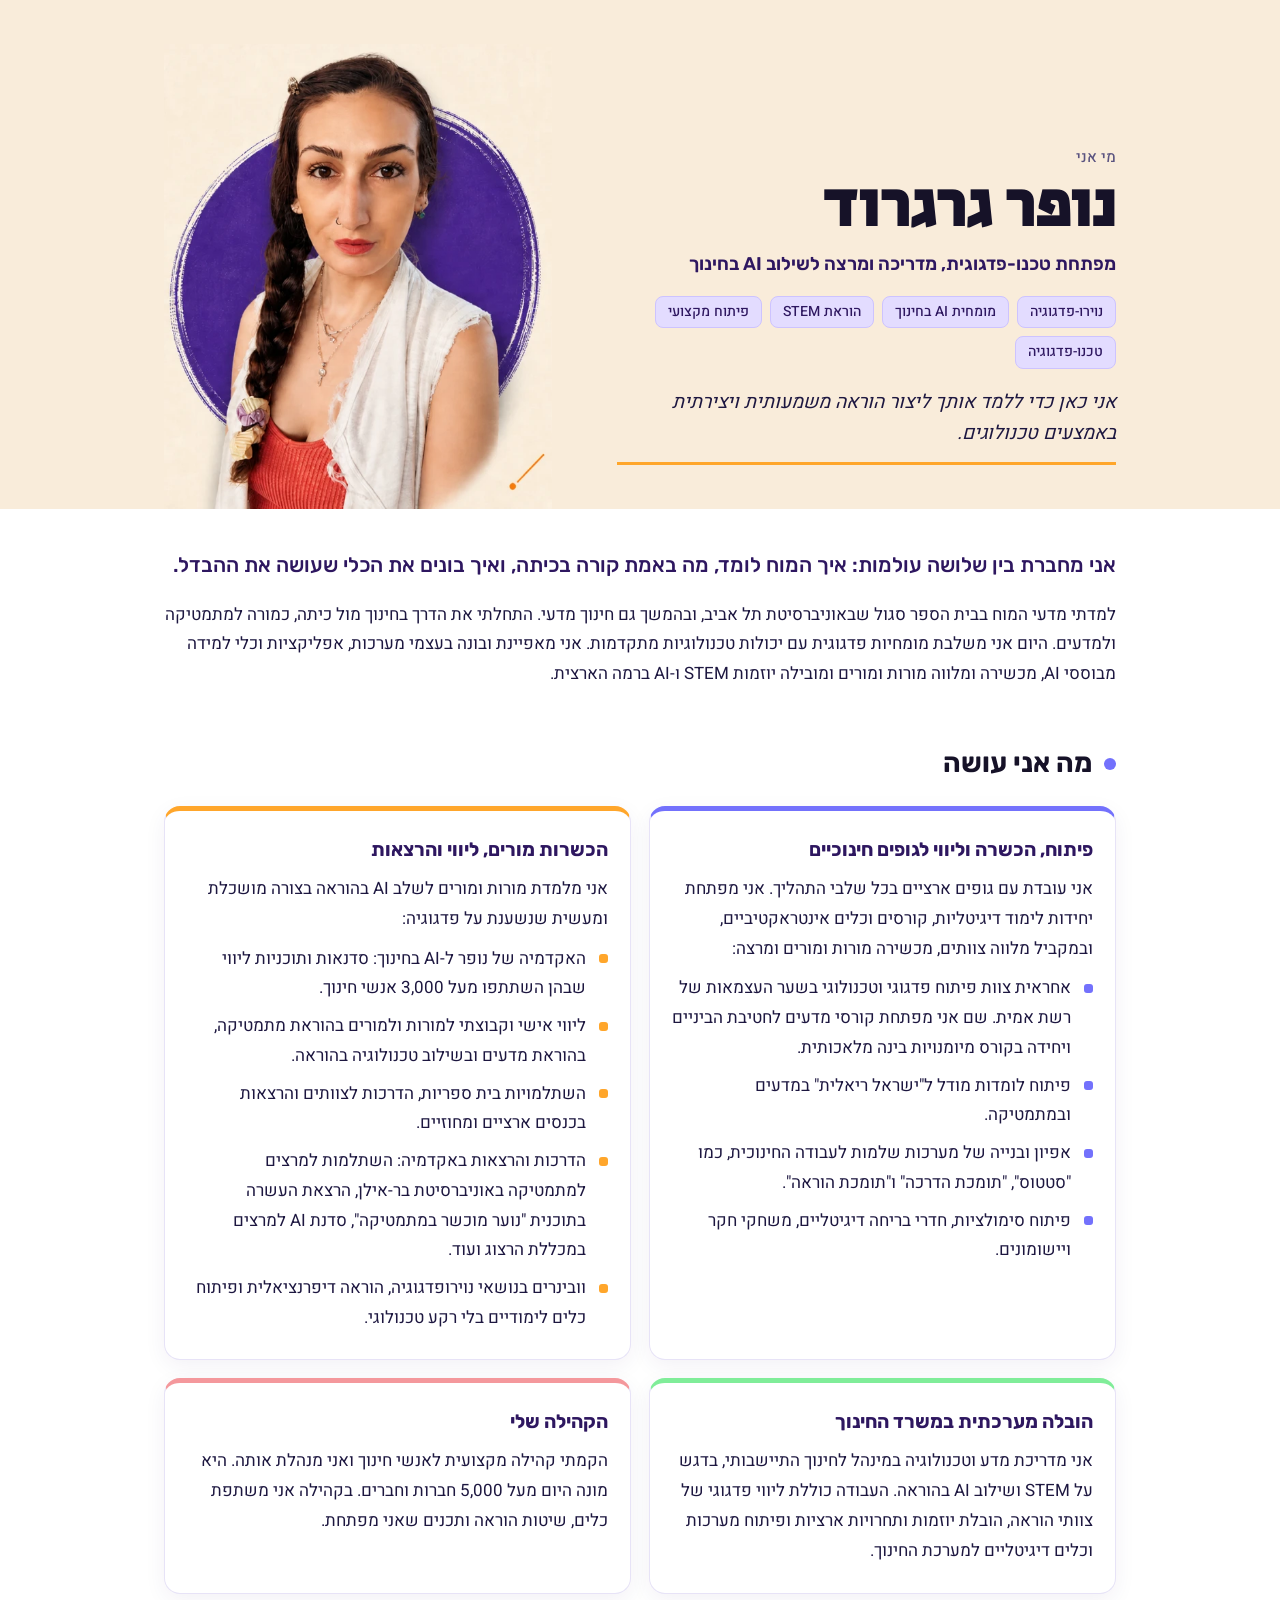
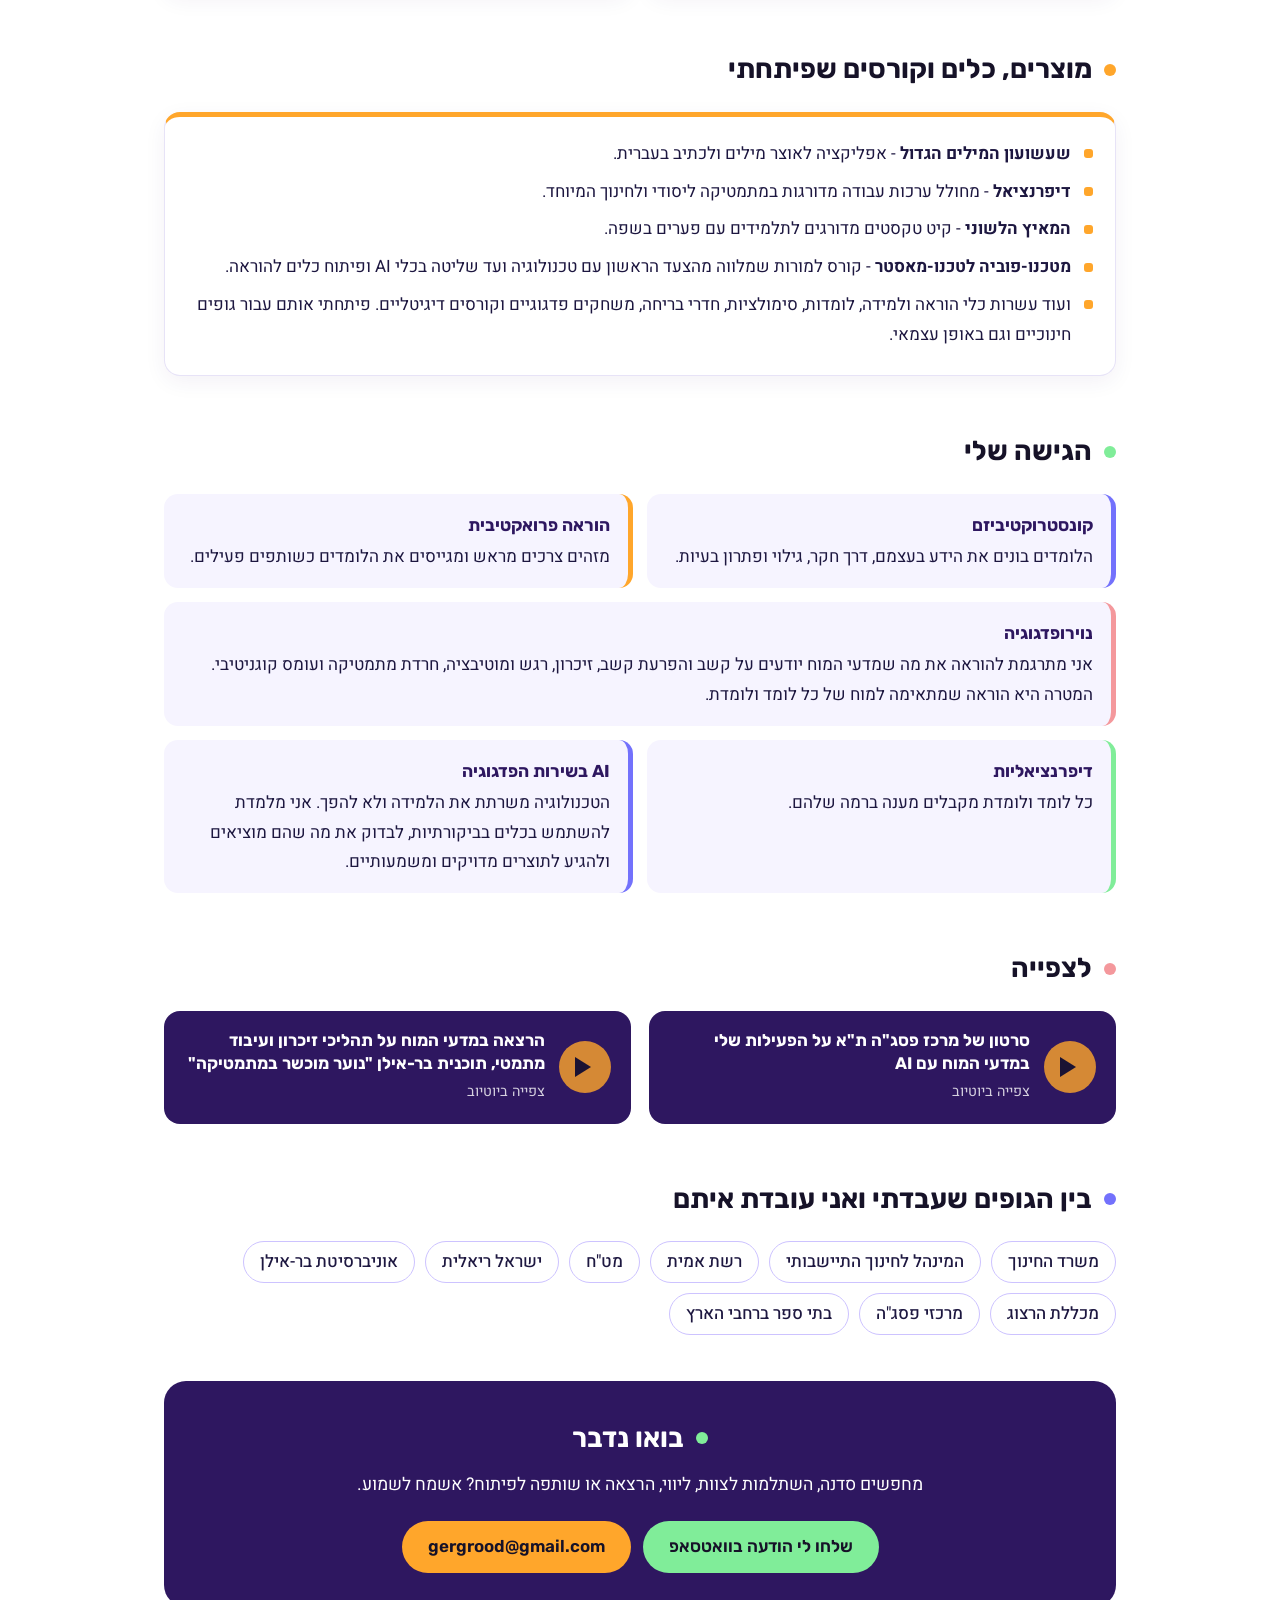
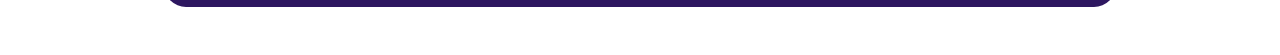
==== about/index.html @ 0b9bb3be "Add about page built from updated resume Co-Authored-By: Claude Fable 5.2 <noreply@anthropic.com> Cl" ====
<!DOCTYPE html>
<html lang="he" dir="rtl">
<head>
<meta charset="utf-8">
<meta name="viewport" content="width=device-width, initial-scale=1">
<title>קצת עלי | נופר גרגרוד - פיתוח חשיבה</title>
<meta name="description" content="נופר גרגרוד - מפתחת טכנו-פדגוגית, מדריכה ומרצה לשילוב AI בחינוך.">
<link rel="preconnect" href="https://fonts.googleapis.com">
<link rel="preconnect" href="https://fonts.gstatic.com" crossorigin>
<link href="https://fonts.googleapis.com/css2?family=Heebo:wght@400;500;700&family=Rubik:wght@400;500;600;700&family=Secular+One&display=swap" rel="stylesheet">
<style>
:root{--green:#80ed99;--orange:#ffa62b;--purple:#7371fc;--pink:#f4989c;--ink:#1d1740;--deep:#2e1760;--cream:#f9ecda;--soft:#f6f4ff}
*{box-sizing:border-box}
html,body{margin:0}
body{font-family:Heebo,Rubik,Arial,sans-serif;color:var(--ink);background:#fff;line-height:1.75;font-size:17px}
a{color:inherit}
.wrap{max-width:1000px;margin:0 auto;padding:0 24px}
.hero{background:var(--cream)}
.hero .wrap{display:grid;grid-template-columns:1.25fr .9fr;gap:24px;align-items:end;padding-top:44px}
.hero-text{padding-bottom:44px}
.kicker{font-size:.95rem;font-weight:500;color:#5b5480;margin:0 0 4px}
h1{font-family:"Secular One",Rubik,sans-serif;font-size:clamp(2.4rem,6vw,4rem);line-height:1.05;margin:0 0 6px;color:#161228}
.role{font-family:Rubik,sans-serif;font-weight:600;font-size:1.15rem;color:var(--deep);margin:0 0 16px}
.tags{display:flex;flex-wrap:wrap;gap:8px;margin:0 0 18px;padding:0;list-style:none}
.tags li{background:#e3dcff;border:1px solid #cdc3ff;color:var(--deep);border-radius:8px;padding:3px 12px;font-size:.88rem;font-weight:500}
.promise{font-style:italic;font-size:1.2rem;line-height:1.6;margin:0;max-width:26em;padding-bottom:14px;border-bottom:3px solid var(--orange);display:inline-block}
.hero img{display:block;width:100%;max-width:400px;height:auto;margin-inline-start:auto}
.intro{padding:40px 0 8px}
.lead{font-family:Rubik,sans-serif;font-size:1.3rem;font-weight:500;line-height:1.6;color:var(--deep);margin:0 0 14px}
section{padding:26px 0}
h2{font-family:Rubik,sans-serif;font-size:1.7rem;font-weight:700;margin:0 0 18px;color:#161228;display:flex;align-items:center;gap:12px}
h2::before{content:"";width:12px;height:12px;border-radius:50%;background:var(--c,var(--purple));flex:none}
.cards{display:grid;grid-template-columns:repeat(2,minmax(0,1fr));gap:18px}
.card{background:#fff;border:1px solid #e7e3f7;border-top:5px solid var(--c,var(--purple));border-radius:16px;padding:22px 22px 18px;box-shadow:0 6px 22px rgba(46,23,96,.06)}
.card.wide{grid-column:1/-1}
.card h3{font-family:Rubik,sans-serif;font-size:1.2rem;margin:0 0 8px;color:var(--deep)}
.card p{margin:0 0 10px}
ul.list{margin:0;padding:0;list-style:none}
ul.list li{position:relative;padding-inline-start:22px;margin-bottom:8px}
ul.list li::before{content:"";position:absolute;inset-inline-start:0;top:.62em;width:9px;height:9px;border-radius:3px;background:var(--c,var(--purple))}
.approach{display:grid;grid-template-columns:repeat(2,minmax(0,1fr));gap:14px}
.approach div{background:var(--soft);border-radius:14px;padding:16px 18px;border-inline-start:5px solid var(--c)}
.approach .wide{grid-column:1/-1}
.approach b{font-family:Rubik,sans-serif;color:var(--deep);display:block;margin-bottom:2px;font-size:1.08rem}
.videos{display:grid;grid-template-columns:repeat(2,minmax(0,1fr));gap:18px}
.video{display:flex;gap:14px;align-items:center;text-decoration:none;background:var(--deep);color:#fff;border-radius:16px;padding:18px 20px;transition:transform .15s}
.video:hover{transform:translateY(-3px)}
.play{flex:none;width:52px;height:52px;border-radius:50%;background:var(--orange);display:grid;place-items:center}
.play::after{content:"";border-style:solid;border-width:10px 0 10px 16px;border-color:transparent transparent transparent #161228;margin-inline-end:-4px}
.video b{display:block;font-family:Rubik,sans-serif;font-size:1.05rem;line-height:1.4}
.video span{font-size:.9rem;opacity:.8}
.orgs{display:flex;flex-wrap:wrap;gap:10px;margin:0;padding:0;list-style:none}
.orgs li{border:1.5px solid #cdc3ff;border-radius:999px;padding:5px 16px;font-weight:500;background:#fff}
.cta{background:var(--deep);color:#fff;border-radius:22px;padding:34px 28px;text-align:center;margin:20px 0 48px}
.cta h2{color:#fff;justify-content:center;margin-bottom:8px}
.cta h2::before{background:var(--green)}
.cta p{margin:0 0 20px;font-size:1.1rem}
.btns{display:flex;gap:12px;justify-content:center;flex-wrap:wrap}
.btn{display:inline-block;text-decoration:none;font-family:Rubik,sans-serif;font-weight:600;border-radius:999px;padding:11px 26px;background:var(--green);color:#161228}
.btn.alt{background:var(--orange)}
@media(max-width:760px){
  body{font-size:16px}
  .hero .wrap{grid-template-columns:1fr;padding-top:28px;gap:0}
  .hero-text{padding-bottom:18px}
  .hero img{max-width:260px;margin:0 auto}
  .cards,.approach,.videos{grid-template-columns:1fr}
  .lead{font-size:1.15rem}
  h2{font-size:1.45rem}
}
</style>
</head>
<body>

<header class="hero">
  <div class="wrap">
    <div class="hero-text">
      <p class="kicker">מי אני</p>
      <h1>נופר גרגרוד</h1>
      <p class="role">מפתחת טכנו-פדגוגית, מדריכה ומרצה לשילוב AI בחינוך</p>
      <ul class="tags"><li>נוירו-פדגוגיה</li><li>מומחית AI בחינוך</li><li>הוראת STEM</li><li>פיתוח מקצועי</li><li>טכנו-פדגוגיה</li></ul>
      <p class="promise">אני כאן כדי ללמד אותך ליצור הוראה משמעותית ויצירתית באמצעים טכנולוגים.</p>
    </div>
    <img src="../images/nofar.webp" alt="נופר גרגרוד" width="570" height="683">
  </div>
</header>

<main class="wrap">

  <div class="intro">
    <p class="lead">אני מחברת בין שלושה עולמות: איך המוח לומד, מה באמת קורה בכיתה, ואיך בונים את הכלי שעושה את ההבדל.</p>
    <p>למדתי מדעי המוח בבית הספר סגול שבאוניברסיטת תל אביב, ובהמשך גם חינוך מדעי. התחלתי את הדרך בחינוך מול כיתה, כמורה למתמטיקה ולמדעים. היום אני משלבת מומחיות פדגוגית עם יכולות טכנולוגיות מתקדמות. אני מאפיינת ובונה בעצמי מערכות, אפליקציות וכלי למידה מבוססי AI, מכשירה ומלווה מורות ומורים ומובילה יוזמות STEM ו-AI ברמה הארצית.</p>
  </div>

  <section style="--c:var(--purple)">
    <h2>מה אני עושה</h2>
    <div class="cards">
      <article class="card" style="--c:var(--purple)">
        <h3>פיתוח, הכשרה וליווי לגופים חינוכיים</h3>
        <p>אני עובדת עם גופים ארציים בכל שלבי התהליך. אני מפתחת יחידות לימוד דיגיטליות, קורסים וכלים אינטראקטיביים, ובמקביל מלווה צוותים, מכשירה מורות ומורים ומרצה:</p>
        <ul class="list">
          <li>אחראית צוות פיתוח פדגוגי וטכנולוגי בשער העצמאות של רשת אמית. שם אני מפתחת קורסי מדעים לחטיבת הביניים ויחידה בקורס מיומנויות בינה מלאכותית.</li>
          <li>פיתוח לומדות מודל ל"ישראל ריאלית" במדעים ובמתמטיקה.</li>
          <li>אפיון ובנייה של מערכות שלמות לעבודה החינוכית, כמו "סטטוס", "תומכת הדרכה" ו"תומכת הוראה".</li>
          <li>פיתוח סימולציות, חדרי בריחה דיגיטליים, משחקי חקר ויישומונים.</li>
        </ul>
      </article>
      <article class="card" style="--c:var(--orange)">
        <h3>הכשרות מורים, ליווי והרצאות</h3>
        <p>אני מלמדת מורות ומורים לשלב AI בהוראה בצורה מושכלת ומעשית שנשענת על פדגוגיה:</p>
        <ul class="list">
          <li>האקדמיה של נופר ל-AI בחינוך: סדנאות ותוכניות ליווי שבהן השתתפו מעל 3,000 אנשי חינוך.</li>
          <li>ליווי אישי וקבוצתי למורות ולמורים בהוראת מתמטיקה, בהוראת מדעים ובשילוב טכנולוגיה בהוראה.</li>
          <li>השתלמויות בית ספריות, הדרכות לצוותים והרצאות בכנסים ארציים ומחוזיים.</li>
          <li>הדרכות והרצאות באקדמיה: השתלמות למרצים למתמטיקה באוניברסיטת בר-אילן, הרצאת העשרה בתוכנית "נוער מוכשר במתמטיקה", סדנת AI למרצים במכללת הרצוג ועוד.</li>
          <li>וובינרים בנושאי נוירופדגוגיה, הוראה דיפרנציאלית ופיתוח כלים לימודיים בלי רקע טכנולוגי.</li>
        </ul>
      </article>
      <article class="card" style="--c:var(--green)">
        <h3>הובלה מערכתית במשרד החינוך</h3>
        <p>אני מדריכת מדע וטכנולוגיה במינהל לחינוך התיישבותי, בדגש על STEM ושילוב AI בהוראה. העבודה כוללת ליווי פדגוגי של צוותי הוראה, הובלת יוזמות ותחרויות ארציות ופיתוח מערכות וכלים דיגיטליים למערכת החינוך.</p>
      </article>
      <article class="card" style="--c:var(--pink)">
        <h3>הקהילה שלי</h3>
        <p>הקמתי קהילה מקצועית לאנשי חינוך ואני מנהלת אותה. היא מונה היום מעל 5,000 חברות וחברים. בקהילה אני משתפת כלים, שיטות הוראה ותכנים שאני מפתחת.</p>
      </article>
    </div>
  </section>

  <section style="--c:var(--orange)">
    <h2>מוצרים, כלים וקורסים שפיתחתי</h2>
    <div class="card wide" style="--c:var(--orange)">
      <ul class="list">
        <li><b>שעשועון המילים הגדול</b> - אפליקציה לאוצר מילים ולכתיב בעברית.</li>
        <li><b>דיפרנציאל</b> - מחולל ערכות עבודה מדורגות במתמטיקה ליסודי ולחינוך המיוחד.</li>
        <li><b>המאיץ הלשוני</b> - קיט טקסטים מדורגים לתלמידים עם פערים בשפה.</li>
        <li><b>מטכנו-פוביה לטכנו-מאסטר</b> - קורס למורות שמלווה מהצעד הראשון עם טכנולוגיה ועד שליטה בכלי AI ופיתוח כלים להוראה.</li>
        <li>ועוד עשרות כלי הוראה ולמידה, לומדות, סימולציות, חדרי בריחה, משחקים פדגוגיים וקורסים דיגיטליים. פיתחתי אותם עבור גופים חינוכיים וגם באופן עצמאי.</li>
      </ul>
    </div>
  </section>

  <section style="--c:var(--green)">
    <h2>הגישה שלי</h2>
    <div class="approach">
      <div style="--c:var(--purple)"><b>קונסטרוקטיביזם</b>הלומדים בונים את הידע בעצמם, דרך חקר, גילוי ופתרון בעיות.</div>
      <div style="--c:var(--orange)"><b>הוראה פרואקטיבית</b>מזהים צרכים מראש ומגייסים את הלומדים כשותפים פעילים.</div>
      <div class="wide" style="--c:var(--pink)"><b>נוירופדגוגיה</b>אני מתרגמת להוראה את מה שמדעי המוח יודעים על קשב והפרעת קשב, זיכרון, רגש ומוטיבציה, חרדת מתמטיקה ועומס קוגניטיבי. המטרה היא הוראה שמתאימה למוח של כל לומד ולומדת.</div>
      <div style="--c:var(--green)"><b>דיפרנציאליות</b>כל לומד ולומדת מקבלים מענה ברמה שלהם.</div>
      <div style="--c:var(--purple)"><b>AI בשירות הפדגוגיה</b>הטכנולוגיה משרתת את הלמידה ולא להפך. אני מלמדת להשתמש בכלים בביקורתיות, לבדוק את מה שהם מוציאים ולהגיע לתוצרים מדויקים ומשמעותיים.</div>
    </div>
  </section>

  <section style="--c:var(--pink)">
    <h2>לצפייה</h2>
    <div class="videos">
      <a class="video" href="https://www.youtube.com/shorts/82K7TgX5OMc" target="_blank" rel="noopener">
        <span class="play"></span>
        <div><b>סרטון של מרכז פסג"ה ת"א על הפעילות שלי במדעי המוח עם AI</b><span>צפייה ביוטיוב</span></div>
      </a>
      <a class="video" href="https://www.youtube.com/watch?v=ow5CGlPrgWw" target="_blank" rel="noopener">
        <span class="play"></span>
        <div><b>הרצאה במדעי המוח על תהליכי זיכרון ועיבוד מתמטי, תוכנית בר-אילן "נוער מוכשר במתמטיקה"</b><span>צפייה ביוטיוב</span></div>
      </a>
    </div>
  </section>

  <section style="--c:var(--purple)">
    <h2>בין הגופים שעבדתי ואני עובדת איתם</h2>
    <ul class="orgs"><li>משרד החינוך</li><li>המינהל לחינוך התיישבותי</li><li>רשת אמית</li><li>מט"ח</li><li>ישראל ריאלית</li><li>אוניברסיטת בר-אילן</li><li>מכללת הרצוג</li><li>מרכזי פסג"ה</li><li>בתי ספר ברחבי הארץ</li></ul>
  </section>

  <div class="cta">
    <h2>בואו נדבר</h2>
    <p>מחפשים סדנה, השתלמות לצוות, ליווי, הרצאה או שותפה לפיתוח? אשמח לשמוע.</p>
    <div class="btns">
      <a class="btn" href="https://wa.me/message/2TUM2WXKXIIEO1" target="_blank" rel="noopener">שלחו לי הודעה בוואטסאפ</a>
      <a class="btn alt" href="mailto:gergrood@gmail.com" target="_top">gergrood@gmail.com</a>
    </div>
  </div>

</main>
</body>
</html>
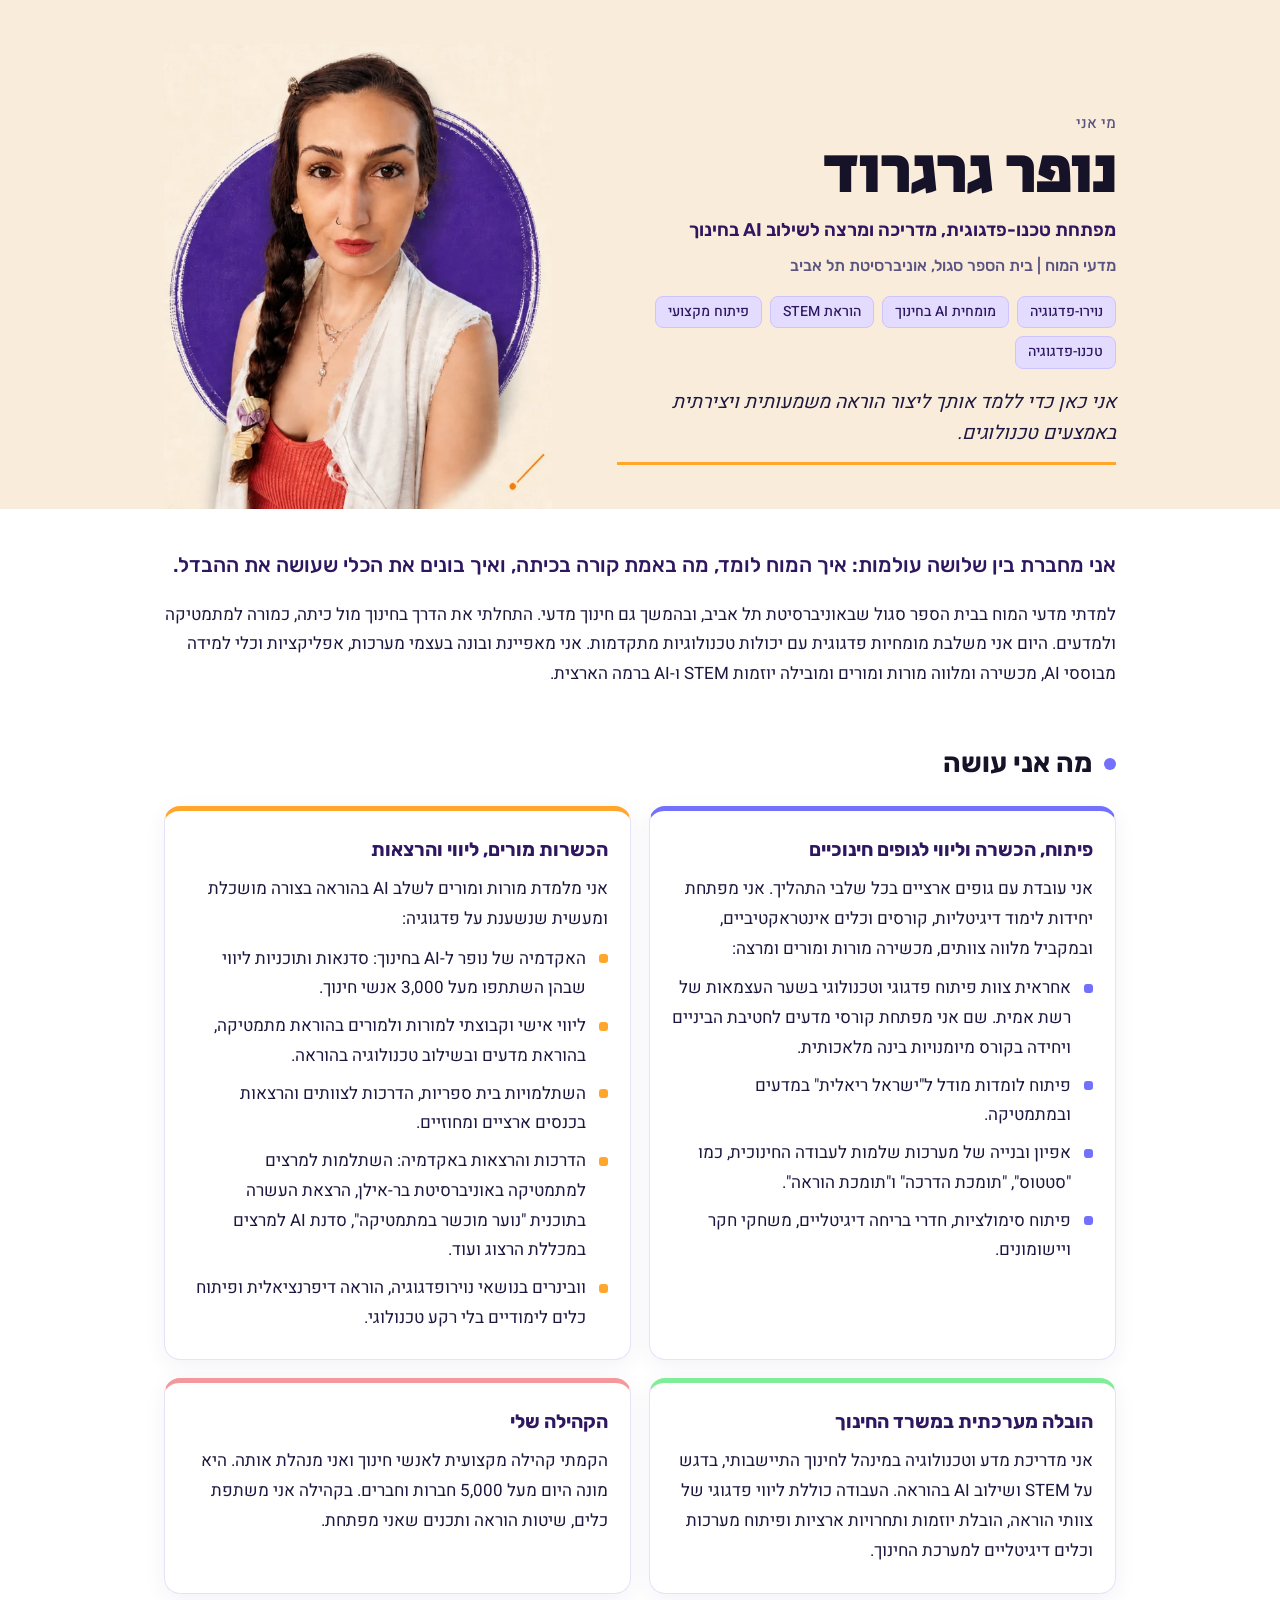
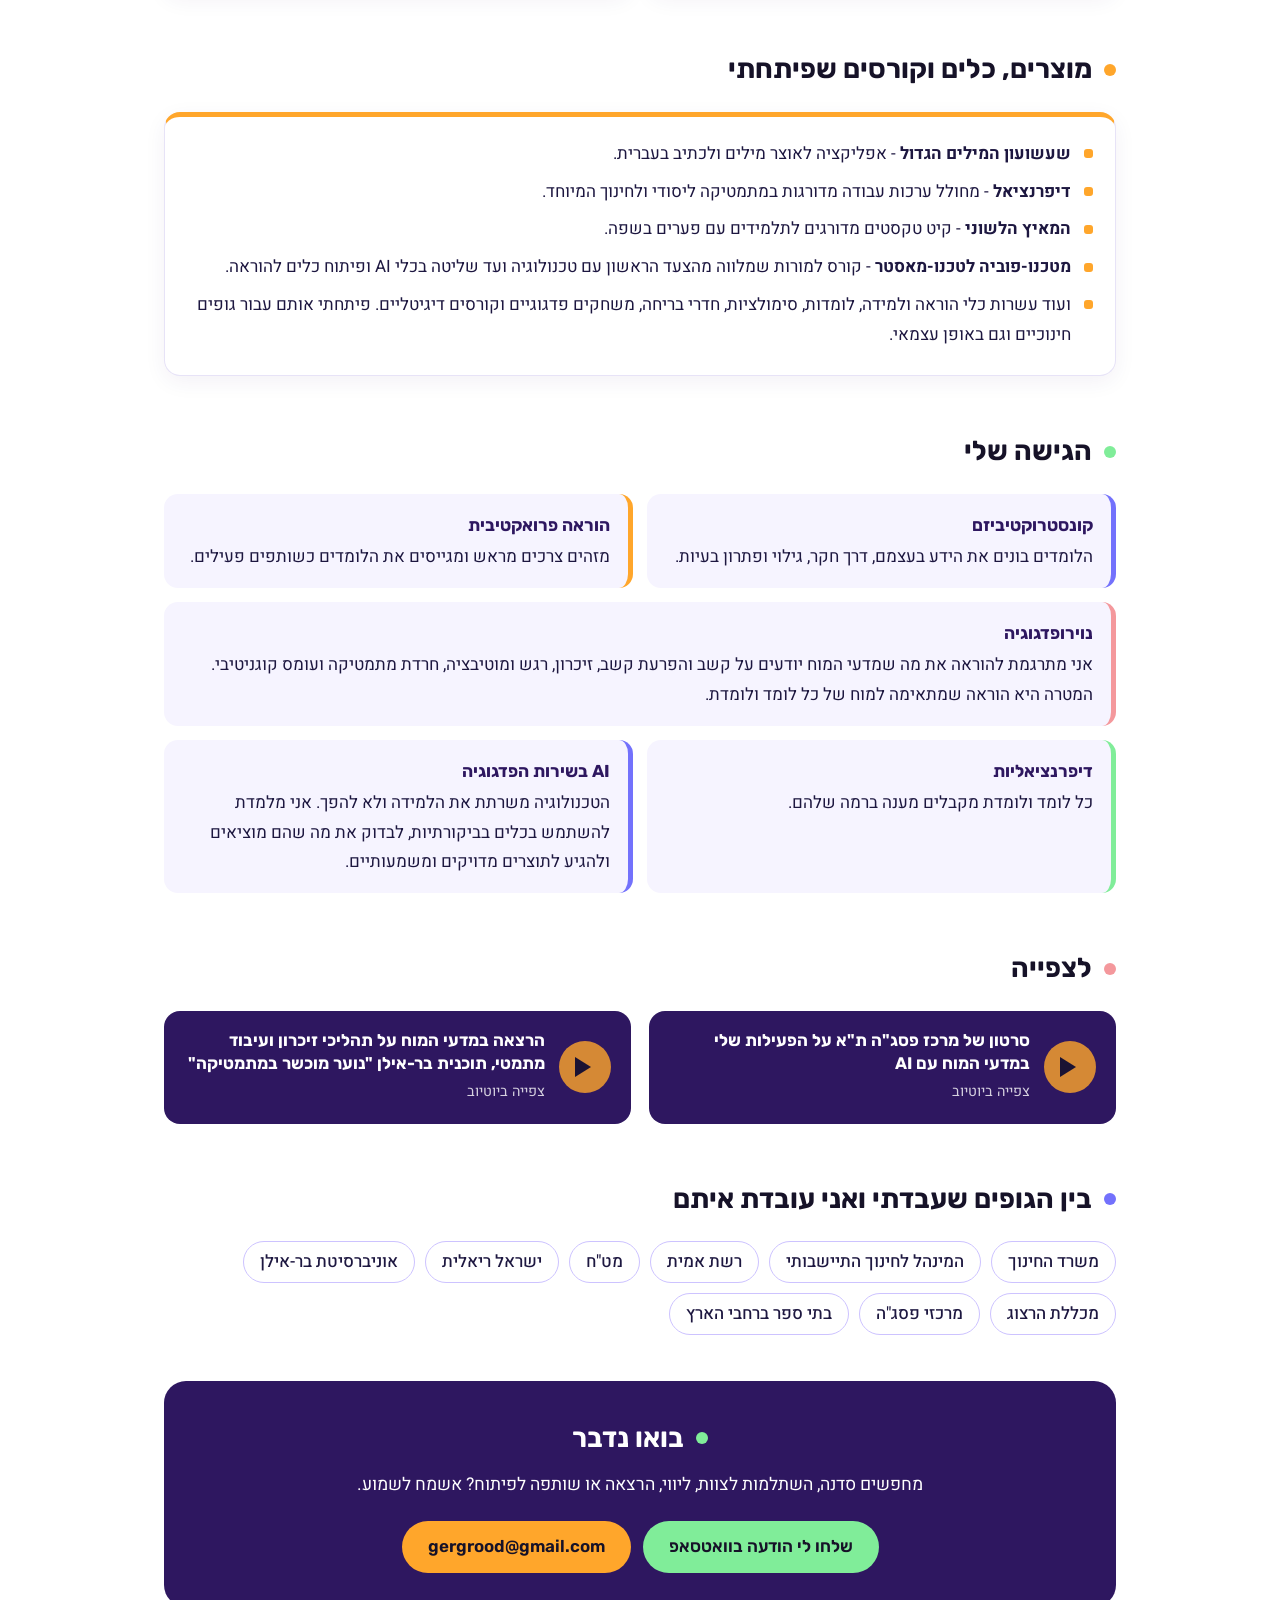
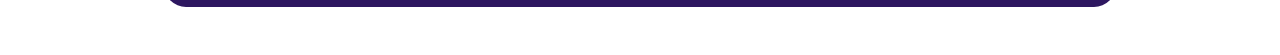
==== commit 036a6edb: "About: add neuroscience credential line Co-Authored-By: Claude Opus 5.5 <noreply@anthropic.com> Clau" ====
--- a/about/index.html
+++ b/about/index.html
@@ -20,6 +20,7 @@
 .hero-text{padding-bottom:44px}
 .kicker{font-size:.95rem;font-weight:500;color:#5b5480;margin:0 0 4px}
 h1{font-family:"Secular One",Rubik,sans-serif;font-size:clamp(2.4rem,6vw,4rem);line-height:1.05;margin:0 0 6px;color:#161228}
+.edu{font-family:Rubik,sans-serif;font-weight:500;font-size:1rem;color:#5b5480;margin:-10px 0 16px}
 .role{font-family:Rubik,sans-serif;font-weight:600;font-size:1.15rem;color:var(--deep);margin:0 0 16px}
 .tags{display:flex;flex-wrap:wrap;gap:8px;margin:0 0 18px;padding:0;list-style:none}
 .tags li{background:#e3dcff;border:1px solid #cdc3ff;color:var(--deep);border-radius:8px;padding:3px 12px;font-size:.88rem;font-weight:500}
@@ -59,7 +60,12 @@
 .btn{display:inline-block;text-decoration:none;font-family:Rubik,sans-serif;font-weight:600;border-radius:999px;padding:11px 26px;background:var(--green);color:#161228}
 .btn.alt{background:var(--orange)}
 @media(max-width:760px){
-  body{font-size:16px}
+  body{font-size:15.5px;line-height:1.62}
+  .wrap{padding:0 16px}
+  section{padding:16px 0}
+  .card{padding:16px 16px 12px}
+  .intro{padding:24px 0 4px}
+  .cta{margin:12px 0 24px;padding:24px 18px}
   .hero .wrap{grid-template-columns:1fr;padding-top:28px;gap:0}
   .hero-text{padding-bottom:18px}
   .hero img{max-width:260px;margin:0 auto}
@@ -77,6 +83,7 @@
       <p class="kicker">מי אני</p>
       <h1>נופר גרגרוד</h1>
       <p class="role">מפתחת טכנו-פדגוגית, מדריכה ומרצה לשילוב AI בחינוך</p>
+      <p class="edu">מדעי המוח | בית הספר סגול, אוניברסיטת תל אביב</p>
       <ul class="tags"><li>נוירו-פדגוגיה</li><li>מומחית AI בחינוך</li><li>הוראת STEM</li><li>פיתוח מקצועי</li><li>טכנו-פדגוגיה</li></ul>
       <p class="promise">אני כאן כדי ללמד אותך ליצור הוראה משמעותית ויצירתית באמצעים טכנולוגים.</p>
     </div>
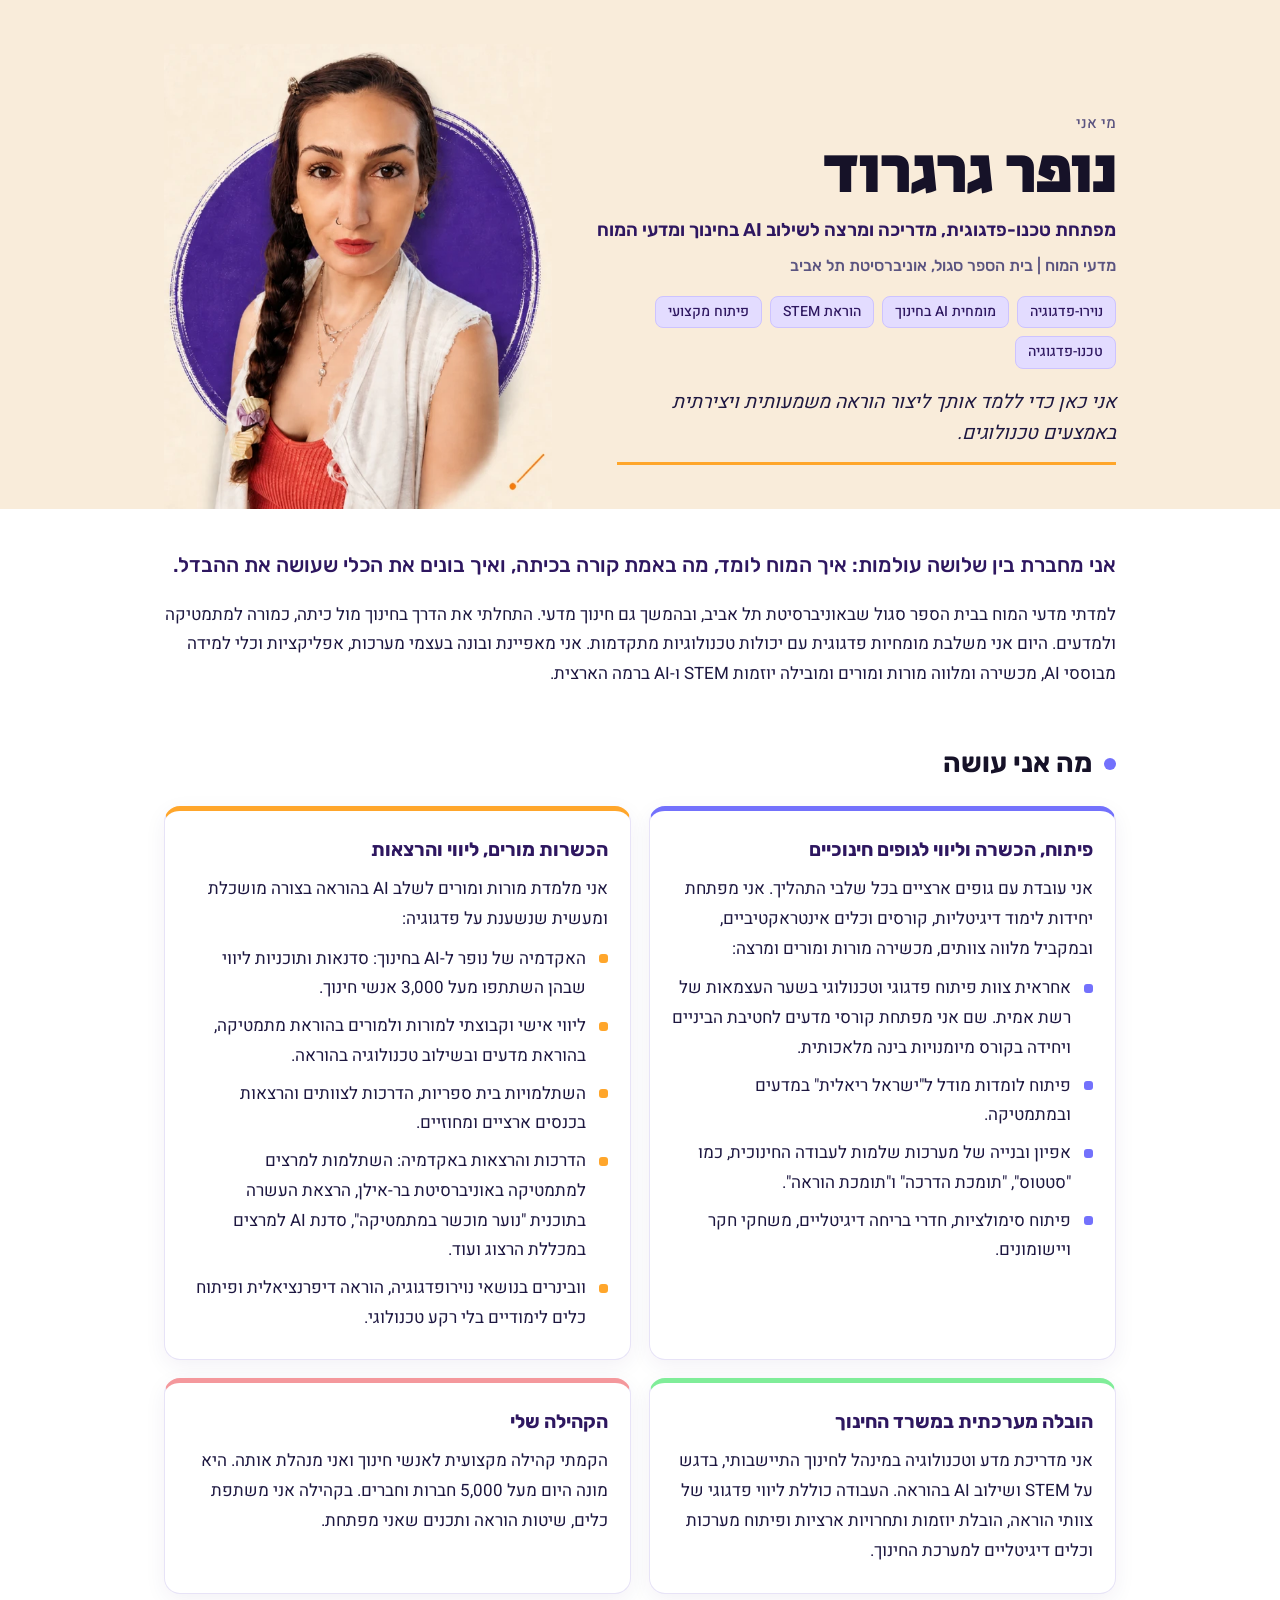
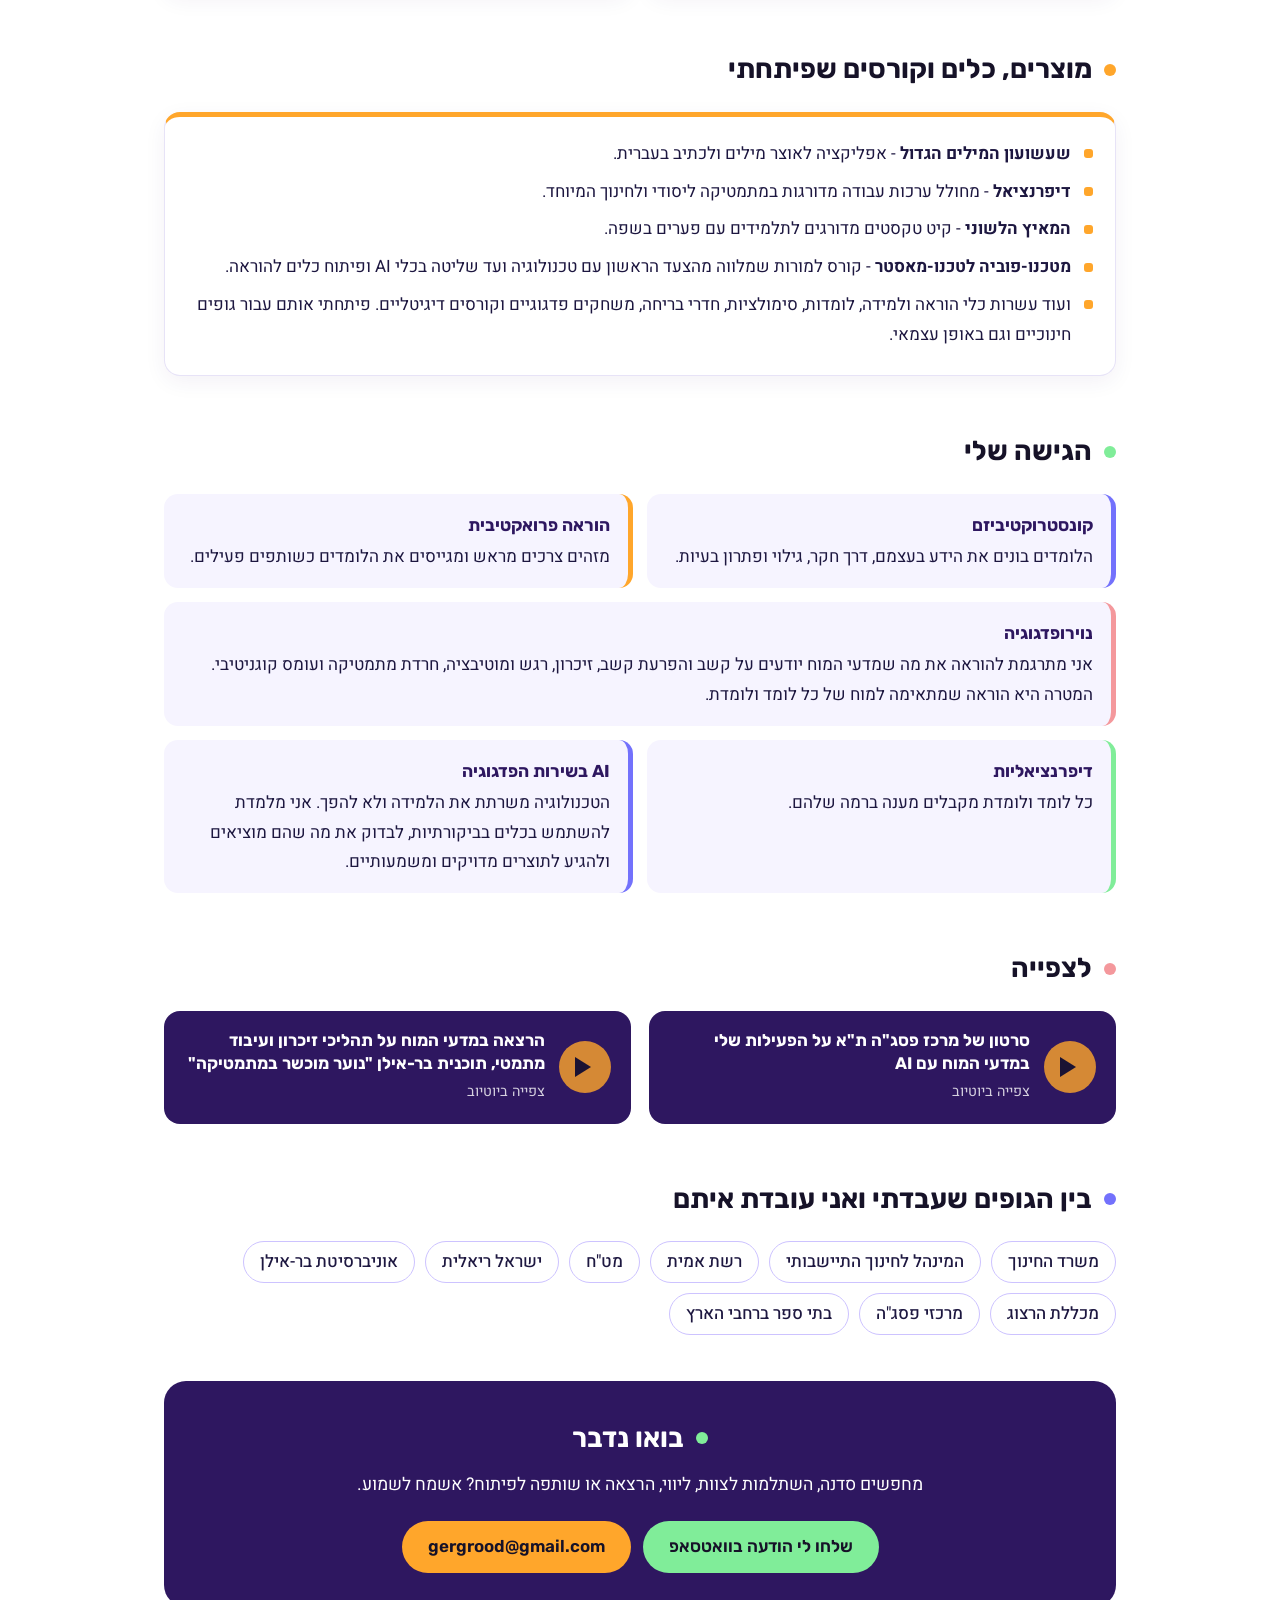
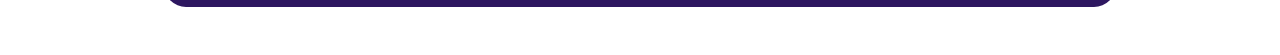
==== commit 65d5db4a: "About: add neuroscience to role line Co-Authored-By: Claude Opus 5.5 <noreply@anthropic.com> Claude-" ====
--- a/about/index.html
+++ b/about/index.html
@@ -4,7 +4,8 @@
 <meta charset="utf-8">
 <meta name="viewport" content="width=device-width, initial-scale=1">
 <title>קצת עלי | נופר גרגרוד - פיתוח חשיבה</title>
-<meta name="description" content="נופר גרגרוד - מפתחת טכנו-פדגוגית, מדריכה ומרצה לשילוב AI בחינוך.">
+<meta name="googlebot" content="noindex, indexifembedded">
+<meta name="description" content="נופר גרגרוד - מפתחת טכנו-פדגוגית, מדריכה ומרצה לשילוב AI בחינוך ומדעי המוח.">
 <link rel="preconnect" href="https://fonts.googleapis.com">
 <link rel="preconnect" href="https://fonts.gstatic.com" crossorigin>
 <link href="https://fonts.googleapis.com/css2?family=Heebo:wght@400;500;700&family=Rubik:wght@400;500;600;700&family=Secular+One&display=swap" rel="stylesheet">
@@ -82,7 +83,7 @@
     <div class="hero-text">
       <p class="kicker">מי אני</p>
       <h1>נופר גרגרוד</h1>
-      <p class="role">מפתחת טכנו-פדגוגית, מדריכה ומרצה לשילוב AI בחינוך</p>
+      <p class="role">מפתחת טכנו-פדגוגית, מדריכה ומרצה לשילוב AI בחינוך ומדעי המוח</p>
       <p class="edu">מדעי המוח | בית הספר סגול, אוניברסיטת תל אביב</p>
       <ul class="tags"><li>נוירו-פדגוגיה</li><li>מומחית AI בחינוך</li><li>הוראת STEM</li><li>פיתוח מקצועי</li><li>טכנו-פדגוגיה</li></ul>
       <p class="promise">אני כאן כדי ללמד אותך ליצור הוראה משמעותית ויצירתית באמצעים טכנולוגים.</p>
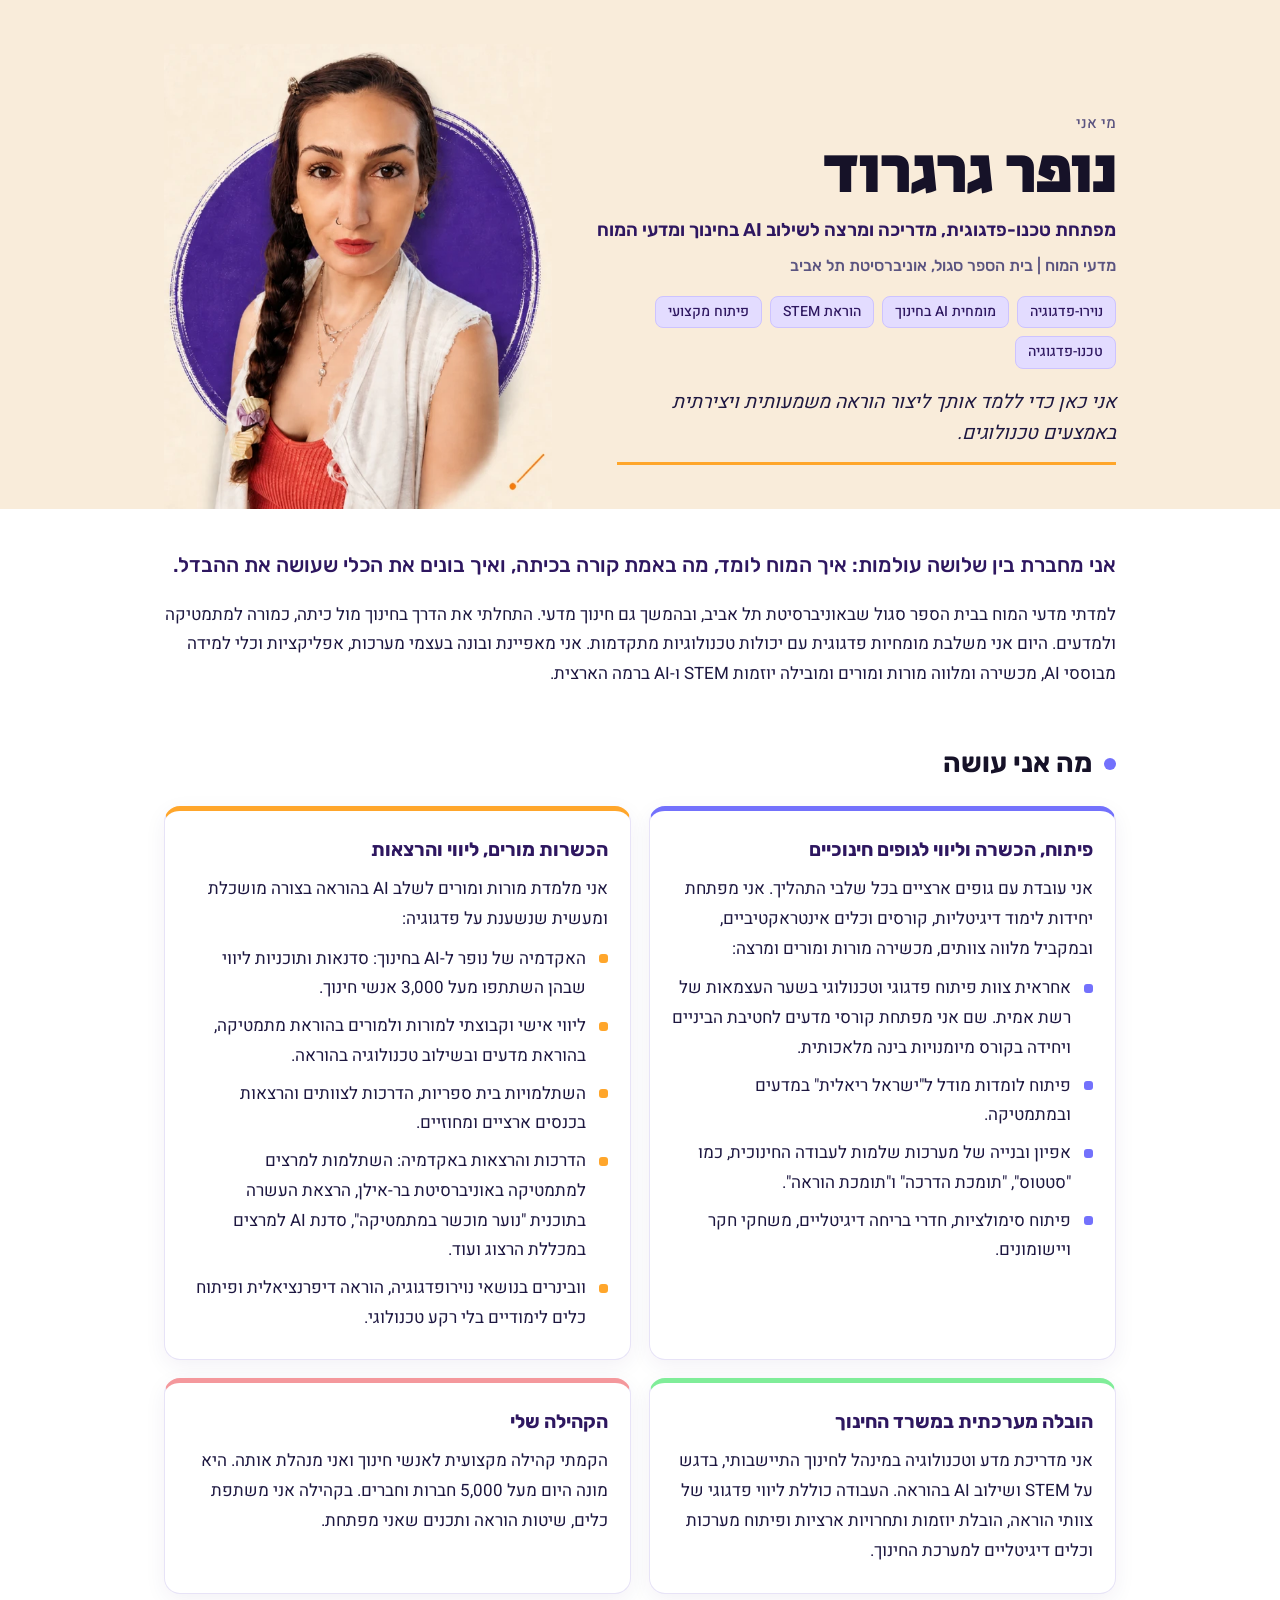
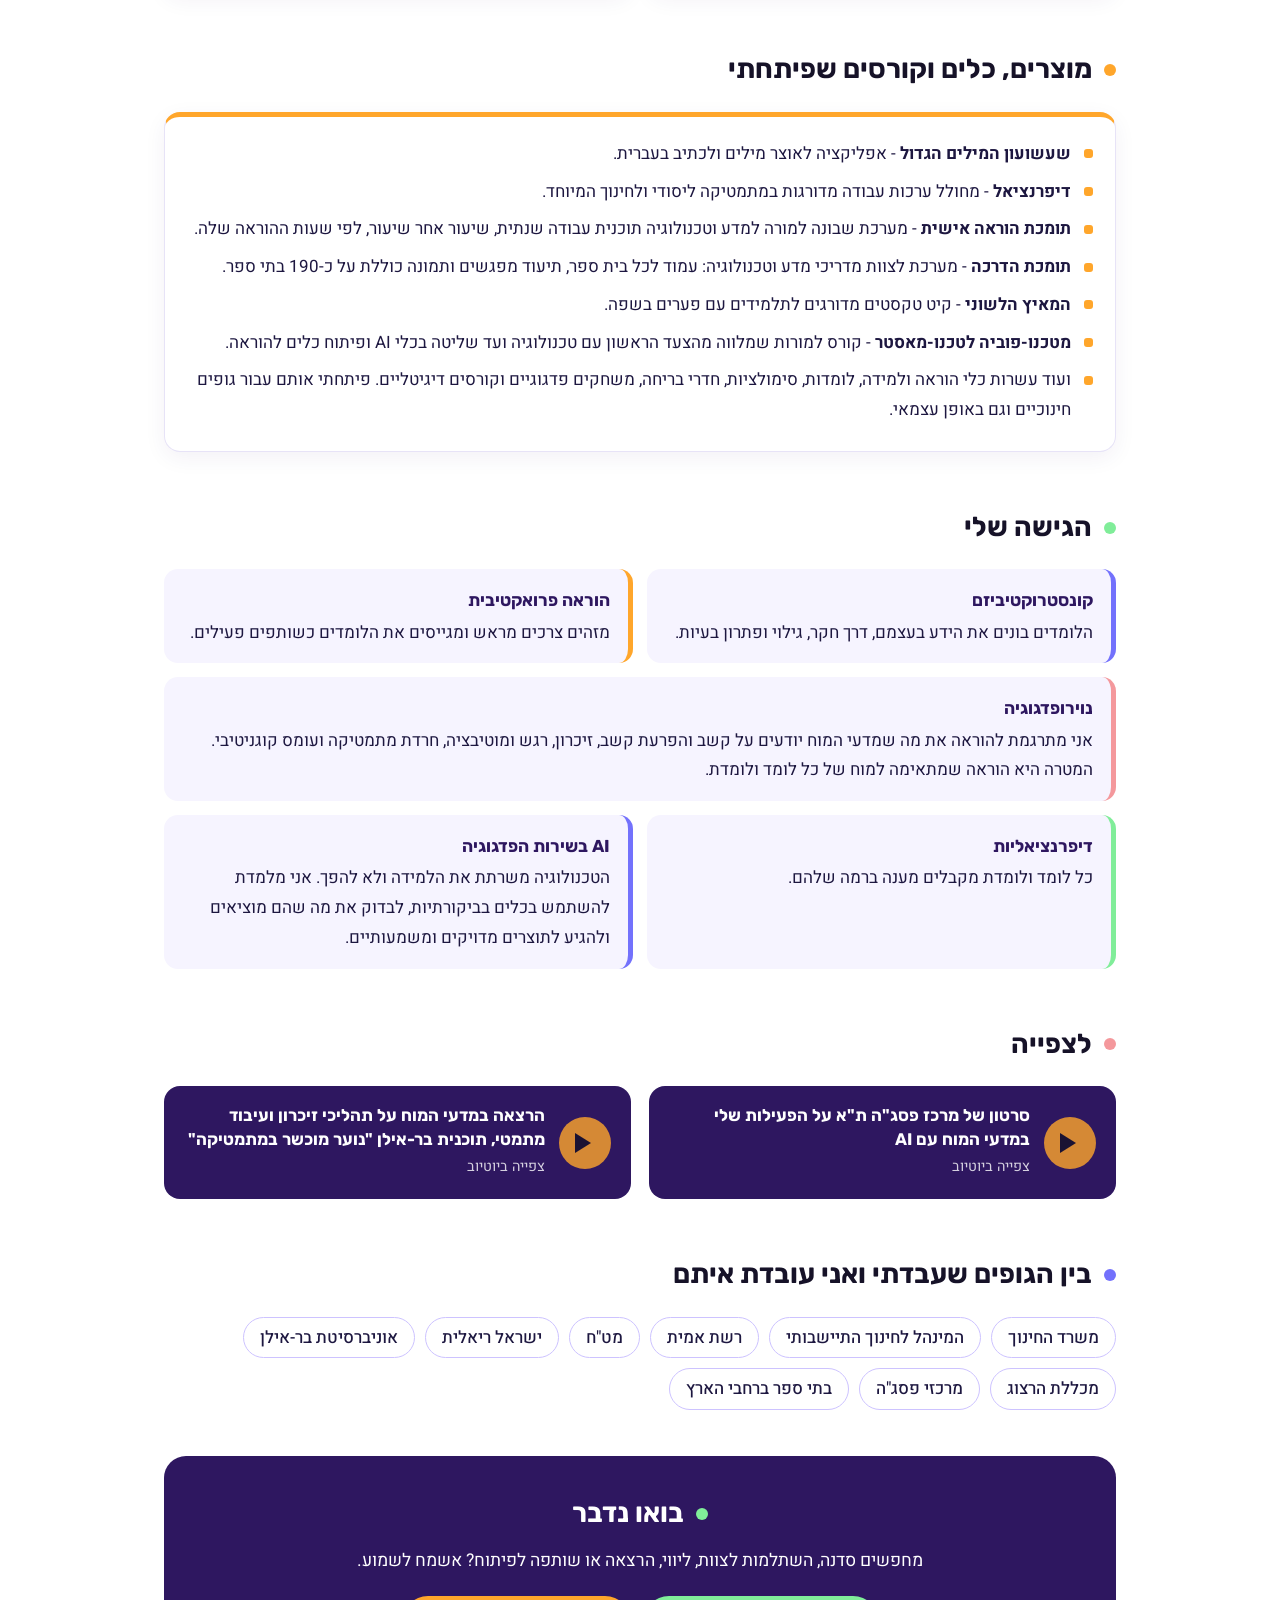
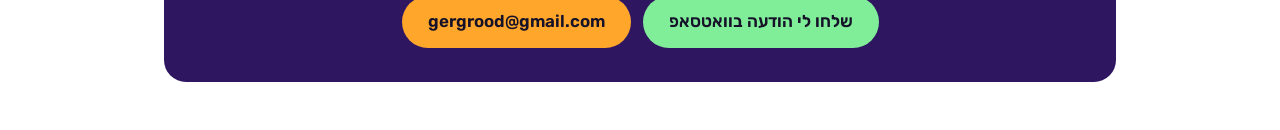
==== commit 0156dfa8: "About: add Personal Teaching Planner and Instructor support systems Co-Authored-By: Claude Opus 5.5 " ====
--- a/about/index.html
+++ b/about/index.html
@@ -140,6 +140,8 @@
       <ul class="list">
         <li><b>שעשועון המילים הגדול</b> - אפליקציה לאוצר מילים ולכתיב בעברית.</li>
         <li><b>דיפרנציאל</b> - מחולל ערכות עבודה מדורגות במתמטיקה ליסודי ולחינוך המיוחד.</li>
+        <li><b>תומכת הוראה אישית</b> - מערכת שבונה למורה למדע וטכנולוגיה תוכנית עבודה שנתית, שיעור אחר שיעור, לפי שעות ההוראה שלה.</li>
+        <li><b>תומכת הדרכה</b> - מערכת לצוות מדריכי מדע וטכנולוגיה: עמוד לכל בית ספר, תיעוד מפגשים ותמונה כוללת על כ-190 בתי ספר.</li>
         <li><b>המאיץ הלשוני</b> - קיט טקסטים מדורגים לתלמידים עם פערים בשפה.</li>
         <li><b>מטכנו-פוביה לטכנו-מאסטר</b> - קורס למורות שמלווה מהצעד הראשון עם טכנולוגיה ועד שליטה בכלי AI ופיתוח כלים להוראה.</li>
         <li>ועוד עשרות כלי הוראה ולמידה, לומדות, סימולציות, חדרי בריחה, משחקים פדגוגיים וקורסים דיגיטליים. פיתחתי אותם עבור גופים חינוכיים וגם באופן עצמאי.</li>
